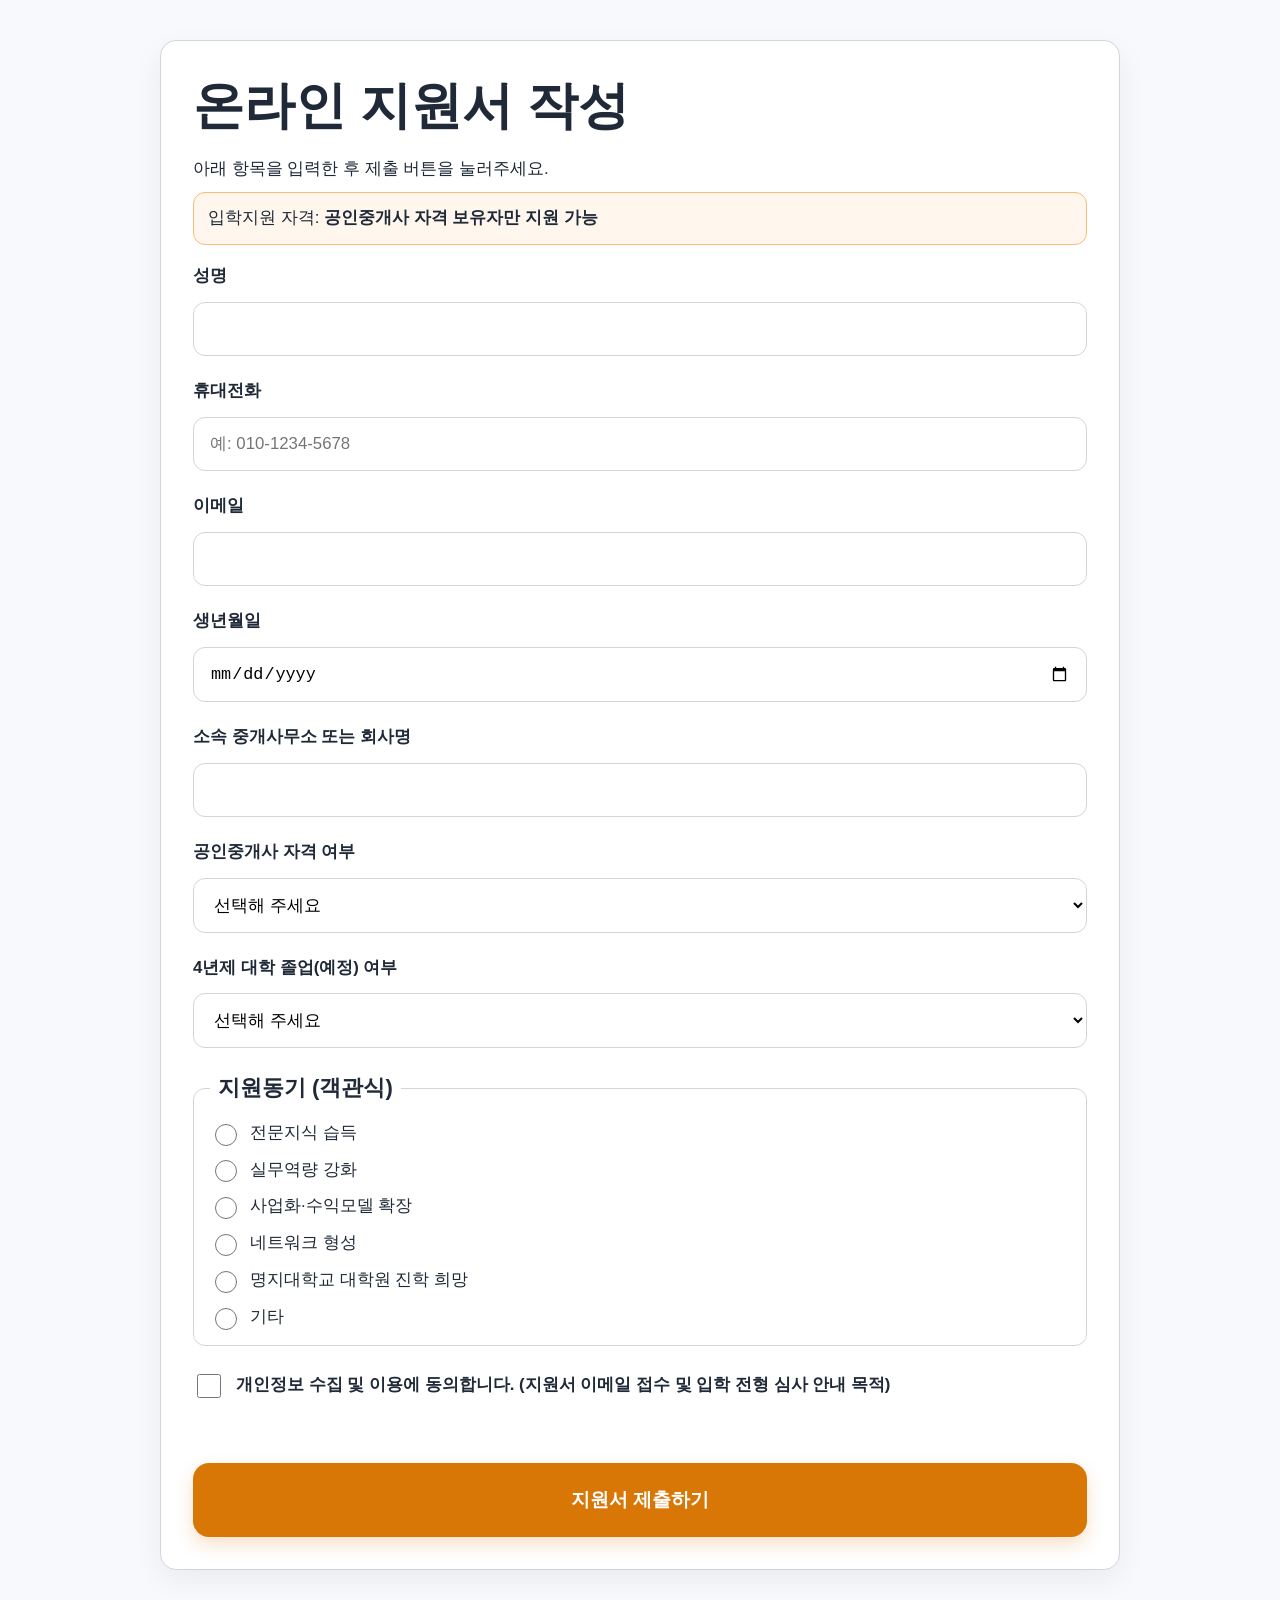
==== apply.html @ e1e8a3bd "Update form fields and motivation options for revised admission flow" ====
<!doctype html>
<html lang="ko">
  <head>
    <meta charset="UTF-8" />
    <meta name="viewport" content="width=device-width, initial-scale=1.0" />
    <title>온라인 지원서 작성</title>
    <link rel="stylesheet" href="styles.css" />
    <script src="apply.js" defer></script>
  </head>
  <body>
    <main class="container">
      <section class="card">
        <h1>온라인 지원서 작성</h1>
        <p class="help-text">아래 항목을 입력한 후 제출 버튼을 눌러주세요.</p>
        <p class="eligibility-note">
          입학지원 자격: <strong>공인중개사 자격 보유자만 지원 가능</strong>
        </p>

        <form id="applicationForm" class="application-form" novalidate>
          <div class="form-field">
            <label for="name">성명</label>
            <input id="name" name="name" type="text" required />
          </div>

          <div class="form-field">
            <label for="phone">휴대전화</label>
            <input id="phone" name="phone" type="tel" placeholder="예: 010-1234-5678" required />
          </div>

          <div class="form-field">
            <label for="email">이메일</label>
            <input id="email" name="email" type="email" required />
          </div>

          <div class="form-field">
            <label for="birth">생년월일</label>
            <input id="birth" name="birth" type="date" required />
          </div>

          <div class="form-field">
            <label for="company">소속 중개사무소 또는 회사명</label>
            <input id="company" name="company" type="text" required />
          </div>

          <div class="form-field">
            <label for="license">공인중개사 자격 여부</label>
            <select id="license" name="license" required>
              <option value="">선택해 주세요</option>
              <option value="보유">보유</option>
            </select>
          </div>

          <div class="form-field">
            <label for="educationStatus">4년제 대학 졸업(예정) 여부</label>
            <select id="educationStatus" name="educationStatus" required>
              <option value="">선택해 주세요</option>
              <option value="졸업">졸업</option>
              <option value="졸업예정">졸업예정</option>
              <option value="해당 없음">해당 없음</option>
            </select>
          </div>

          <fieldset class="radio-group">
            <legend>지원동기 (객관식)</legend>
            <label><input type="radio" name="motivation" value="전문지식 습득" required /> 전문지식 습득</label>
            <label><input type="radio" name="motivation" value="실무역량 강화" required /> 실무역량 강화</label>
            <label><input type="radio" name="motivation" value="사업화·수익모델 확장" required /> 사업화·수익모델 확장</label>
            <label><input type="radio" name="motivation" value="네트워크 형성" required /> 네트워크 형성</label>
            <label><input type="radio" name="motivation" value="명지대학교 대학원 진학 희망" required /> 명지대학교 대학원 진학 희망</label>
            <label><input type="radio" name="motivation" value="기타" required /> 기타</label>
          </fieldset>

          <div id="motivationOtherField" class="form-field hidden-field">
            <label for="motivationOther">기타 사유 입력</label>
            <input id="motivationOther" name="motivationOther" type="text" placeholder="간단히 입력해 주세요" />
          </div>

          <label class="checkbox-row" for="privacy">
            <input id="privacy" name="privacy" type="checkbox" required />
            개인정보 수집 및 이용에 동의합니다. (지원서 이메일 접수 및 입학 전형 심사 안내 목적)
          </label>

          <p id="formMessage" class="form-message" role="alert" aria-live="polite"></p>

          <button id="submitButton" class="cta-button" type="submit">지원서 제출하기</button>
        </form>
      </section>
    </main>
  </body>
</html>
---- styles.css ----
:root {
  --bg: #f7f9fc;
  --card: #ffffff;
  --text: #1f2937;
  --primary: #d97706;
  --primary-hover: #ea580c;
  --border: #d1d5db;
}

* {
  box-sizing: border-box;
}

body {
  margin: 0;
  font-family: "Apple SD Gothic Neo", "Noto Sans KR", "Malgun Gothic", sans-serif;
  color: var(--text);
  background: var(--bg);
  font-size: 22px;
  line-height: 1.6;
}

.container {
  width: min(960px, 92%);
  margin: 40px auto;
}

.card {
  background: var(--card);
  border: 1px solid var(--border);
  border-radius: 16px;
  padding: 32px;
  box-shadow: 0 10px 30px rgba(0, 0, 0, 0.06);
}

.eyebrow {
  margin: 0 0 10px;
  font-weight: 700;
  color: #92400e;
}

h1 {
  font-size: clamp(2.2rem, 5.6vw, 3.2rem);
  line-height: 1.3;
  margin: 0 0 16px;
}

h2 {
  font-size: clamp(1.2rem, 2.6vw, 1.5rem);
  margin: 0 0 8px;
}

p,
li,
label,
input,
select,
textarea,
button,
a {
  font-size: 1.05rem;
}

.benefits {
  display: grid;
  grid-template-columns: repeat(3, minmax(0, 1fr));
  gap: 16px;
  margin: 20px 0 28px;
}

.notice-box {
  background: #fff7ed;
  border: 1px solid #fdba74;
  border-radius: 14px;
  padding: 16px 18px;
  margin: 18px 0 8px;
}

.notice-box strong {
  display: block;
  margin-bottom: 6px;
  font-size: 1.08rem;
}

.notice-box p {
  margin: 0;
}

.benefit-card {
  background: #f8fafc;
  border: 1px solid #e2e8f0;
  border-radius: 14px;
  padding: 18px;
}

.benefit-card p {
  margin: 0;
}

.cta-button {
  display: inline-block;
  width: 100%;
  text-align: center;
  text-decoration: none;
  background: var(--primary);
  color: #fff;
  border: none;
  border-radius: 14px;
  padding: 24px 22px;
  font-weight: 700;
  font-size: 1.2rem;
  cursor: pointer;
  transition: background-color 0.2s ease;
  margin-top: 12px;
}

.cta-button:hover,
.cta-button:focus-visible {
  background: var(--primary-hover);
}

.cta-button:disabled {
  opacity: 0.7;
  cursor: not-allowed;
}

.application-form {
  display: grid;
  gap: 22px;
  margin-top: 18px;
}

.application-form label {
  font-weight: 600;
  margin-bottom: 6px;
}

.form-field {
  display: grid;
  gap: 6px;
}

.radio-group {
  border: 1px solid var(--border);
  border-radius: 12px;
  padding: 14px 16px;
  margin: 0;
  display: grid;
  gap: 10px;
}

.radio-group legend {
  font-weight: 600;
  padding: 0 8px;
}

.radio-group label {
  display: flex;
  align-items: center;
  gap: 10px;
  margin: 0;
  font-weight: 500;
}

.radio-group input[type='radio'] {
  width: 22px;
  height: 22px;
}

.hidden-field {
  display: none;
}

input,
select,
textarea {
  width: 100%;
  border: 1px solid var(--border);
  border-radius: 12px;
  padding: 16px;
  background: #fff;
}

textarea {
  resize: vertical;
}

.checkbox-row {
  display: flex;
  align-items: flex-start;
  gap: 12px;
  margin-top: 4px;
  font-weight: 500;
}

.checkbox-row input {
  width: 24px;
  height: 24px;
  margin-top: 2px;
}

.help-text {
  margin: 0 0 10px;
}

.eligibility-note {
  margin: 0 0 14px;
  padding: 12px 14px;
  border-radius: 12px;
  background: #fff7ed;
  border: 1px solid #fdba74;
}

.application-form .cta-button {
  border-radius: 16px;
  box-shadow: 0 8px 18px rgba(217, 119, 6, 0.22);
}

.form-message {
  margin: 0;
  color: #b91c1c;
  font-weight: 600;
}

.success-card {
  text-align: center;
}

@media (max-width: 640px) {
  body {
    font-size: 19px;
  }

  .container {
    width: 94%;
    margin: 20px auto;
  }

  .card {
    padding: 22px;
  }

  .benefits {
    grid-template-columns: 1fr;
  }
}
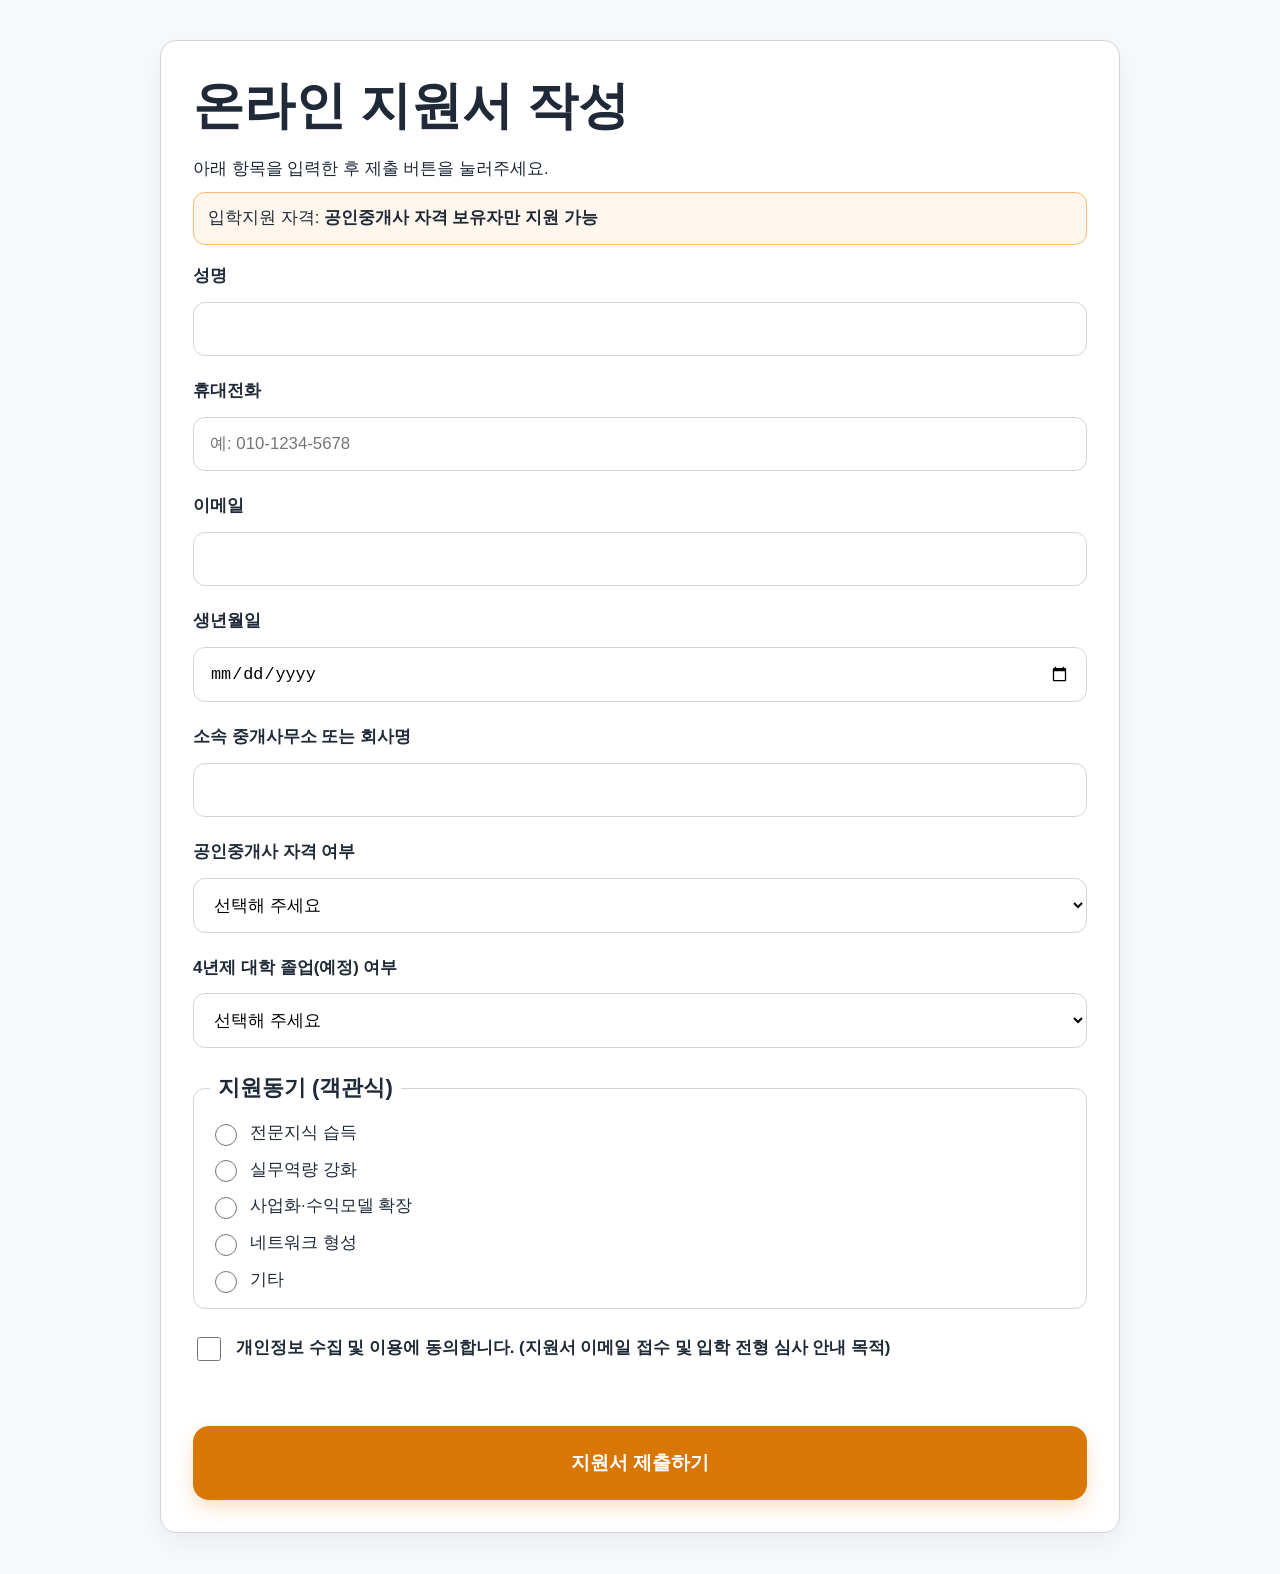
==== commit fe2eddf6: "Sync final motivation options and keep latest application flow" ====
--- a/apply.html
+++ b/apply.html
@@ -66,7 +66,6 @@
             <label><input type="radio" name="motivation" value="실무역량 강화" required /> 실무역량 강화</label>
             <label><input type="radio" name="motivation" value="사업화·수익모델 확장" required /> 사업화·수익모델 확장</label>
             <label><input type="radio" name="motivation" value="네트워크 형성" required /> 네트워크 형성</label>
-            <label><input type="radio" name="motivation" value="명지대학교 대학원 진학 희망" required /> 명지대학교 대학원 진학 희망</label>
             <label><input type="radio" name="motivation" value="기타" required /> 기타</label>
           </fieldset>
 
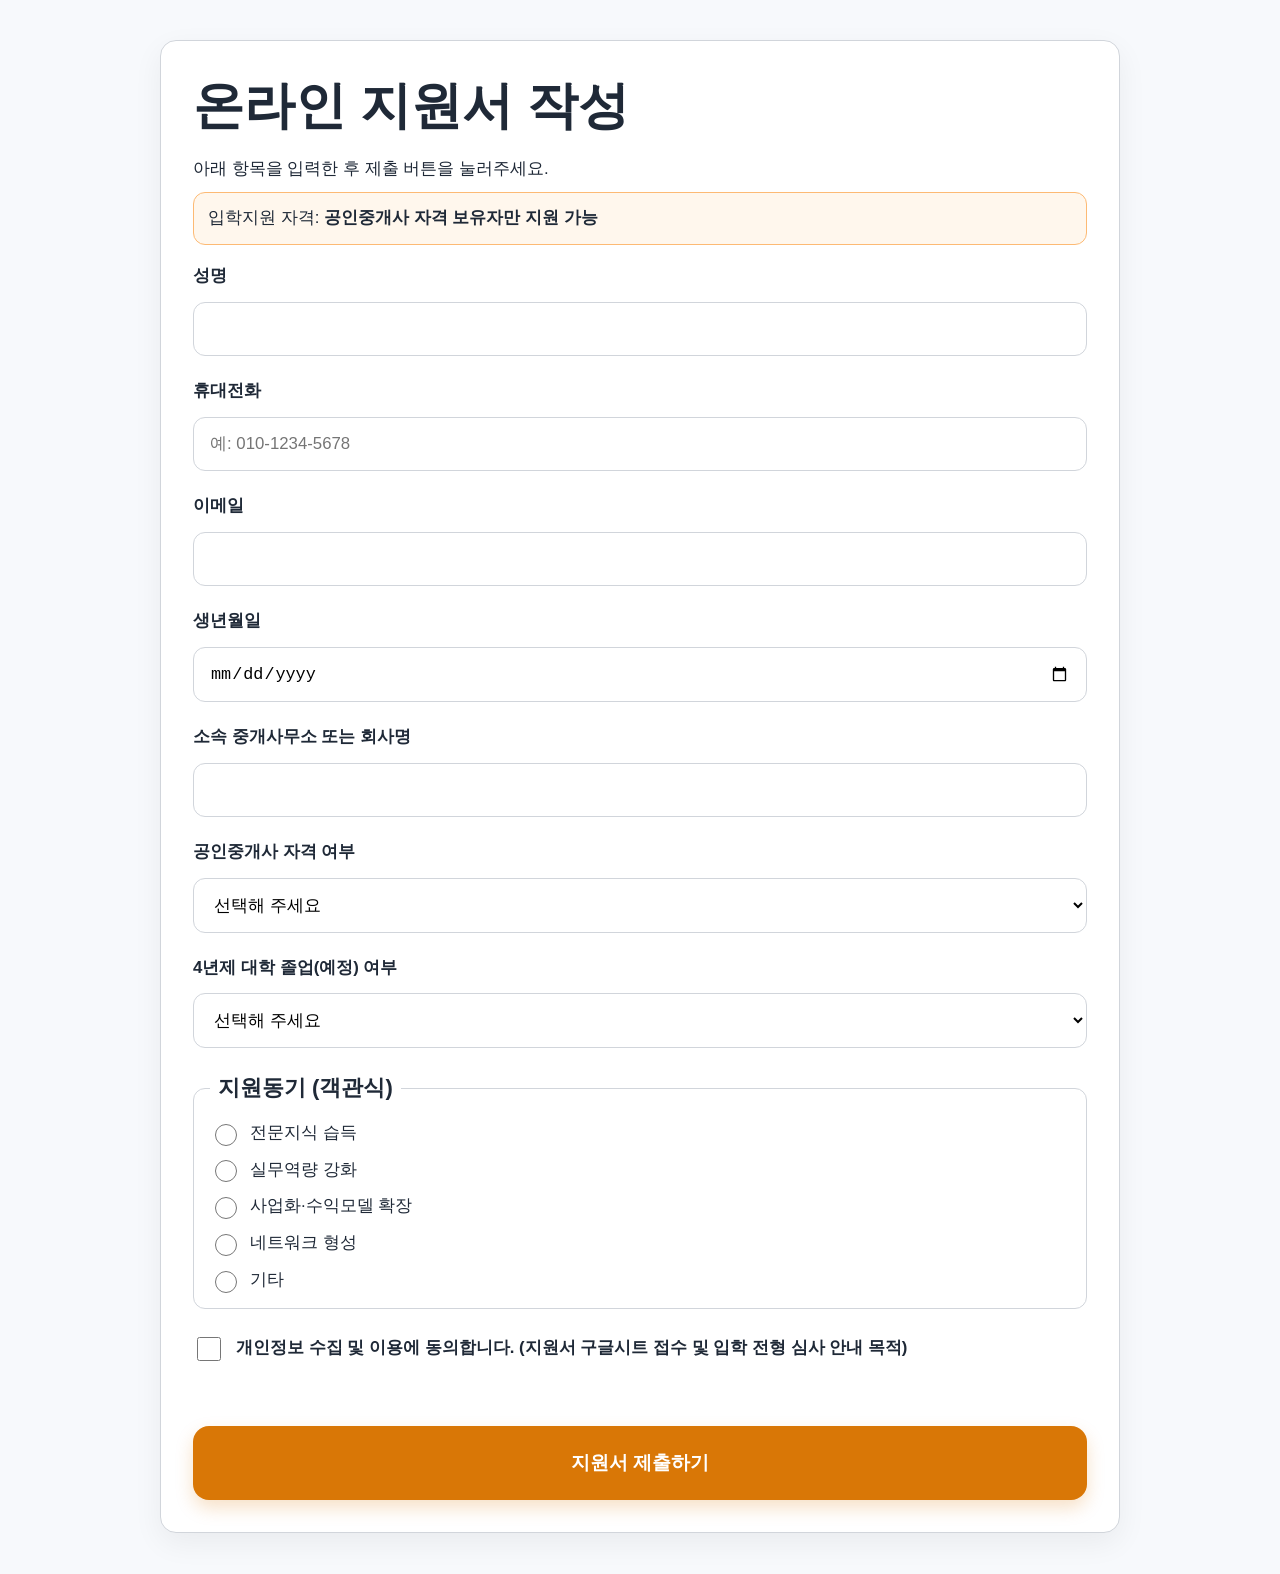
==== commit ec86f798: "Replace GAS placeholder with actual webapp URL" ====
--- a/apply.html
+++ b/apply.html
@@ -16,7 +16,12 @@
           입학지원 자격: <strong>공인중개사 자격 보유자만 지원 가능</strong>
         </p>
 
-        <form id="applicationForm" class="application-form" novalidate>
+        <form
+          id="applicationForm"
+          class="application-form"
+          action="https://script.google.com/macros/s/AKfycbzCN_Sd-408GyPCrHshyPPskemsMvzllK79299F4jmtQEv4VaJKpPmp6OTzkZf8thyaXQ/exec"
+          method="POST"
+        >
           <div class="form-field">
             <label for="name">성명</label>
             <input id="name" name="name" type="text" required />
@@ -76,7 +81,7 @@
 
           <label class="checkbox-row" for="privacy">
             <input id="privacy" name="privacy" type="checkbox" required />
-            개인정보 수집 및 이용에 동의합니다. (지원서 이메일 접수 및 입학 전형 심사 안내 목적)
+            개인정보 수집 및 이용에 동의합니다. (지원서 구글시트 접수 및 입학 전형 심사 안내 목적)
           </label>
 
           <p id="formMessage" class="form-message" role="alert" aria-live="polite"></p>
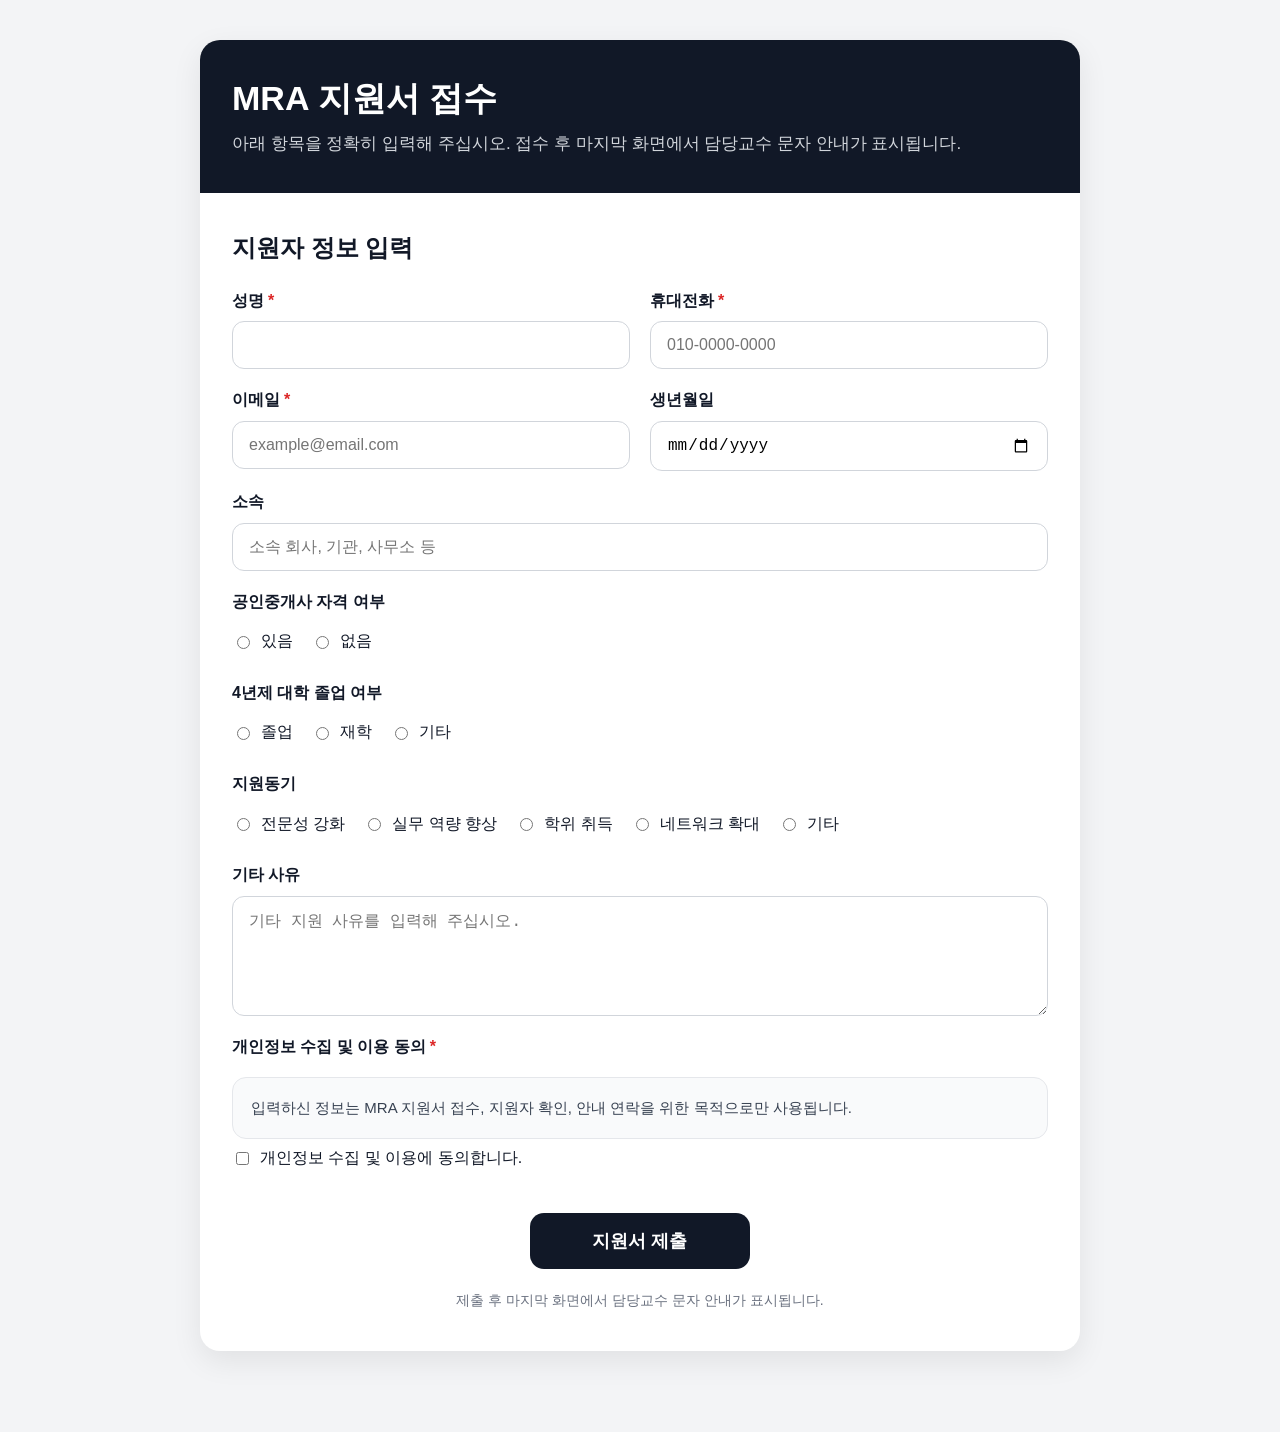
==== commit 2c3eb53b: "Replace apply.html with provided full template" ====
--- a/apply.html
+++ b/apply.html
@@ -1,94 +1,287 @@
 <!doctype html>
 <html lang="ko">
-  <head>
-    <meta charset="UTF-8" />
-    <meta name="viewport" content="width=device-width, initial-scale=1.0" />
-    <title>온라인 지원서 작성</title>
-    <link rel="stylesheet" href="styles.css" />
-    <script src="apply.js" defer></script>
-  </head>
-  <body>
-    <main class="container">
-      <section class="card">
-        <h1>온라인 지원서 작성</h1>
-        <p class="help-text">아래 항목을 입력한 후 제출 버튼을 눌러주세요.</p>
-        <p class="eligibility-note">
-          입학지원 자격: <strong>공인중개사 자격 보유자만 지원 가능</strong>
-        </p>
+<head>
+  <meta charset="UTF-8" />
+  <meta name="viewport" content="width=device-width, initial-scale=1.0" />
+  <title>MRA 지원서 접수</title>
+  <style>
+    * { box-sizing: border-box; }
+    body {
+      margin: 0;
+      font-family: "Malgun Gothic", "Apple SD Gothic Neo", Arial, sans-serif;
+      background: #f3f4f6;
+      color: #111827;
+      line-height: 1.6;
+    }
+    .wrap {
+      max-width: 920px;
+      margin: 0 auto;
+      padding: 40px 20px 80px;
+    }
+    .card {
+      background: #ffffff;
+      border-radius: 20px;
+      box-shadow: 0 10px 30px rgba(0,0,0,0.08);
+      overflow: hidden;
+    }
+    .hero {
+      background: #111827;
+      color: #ffffff;
+      padding: 36px 32px;
+    }
+    .hero h1 {
+      margin: 0 0 10px;
+      font-size: 34px;
+      font-weight: 800;
+      line-height: 1.3;
+    }
+    .hero p {
+      margin: 0;
+      font-size: 17px;
+      color: #d1d5db;
+    }
+    .body {
+      padding: 36px 32px 40px;
+    }
+    .section-title {
+      margin: 0 0 20px;
+      font-size: 24px;
+      font-weight: 800;
+      color: #111827;
+    }
+    .grid {
+      display: grid;
+      grid-template-columns: 1fr 1fr;
+      gap: 18px 20px;
+    }
+    .field {
+      display: flex;
+      flex-direction: column;
+    }
+    .field.full {
+      grid-column: 1 / -1;
+    }
+    label {
+      display: block;
+      margin-bottom: 8px;
+      font-size: 16px;
+      font-weight: 700;
+      color: #111827;
+    }
+    .required {
+      color: #dc2626;
+      margin-left: 4px;
+    }
+    input[type="text"],
+    input[type="email"],
+    input[type="tel"],
+    input[type="date"],
+    textarea {
+      width: 100%;
+      padding: 14px 16px;
+      border: 1px solid #d1d5db;
+      border-radius: 12px;
+      font-size: 16px;
+      background: #fff;
+      outline: none;
+    }
+    input:focus,
+    textarea:focus {
+      border-color: #111827;
+      box-shadow: 0 0 0 3px rgba(17, 24, 39, 0.08);
+    }
+    textarea {
+      min-height: 120px;
+      resize: vertical;
+    }
+    .radio-group,
+    .check-group {
+      display: flex;
+      flex-wrap: wrap;
+      gap: 14px 18px;
+      padding-top: 6px;
+    }
+    .radio-item,
+    .check-item {
+      display: flex;
+      align-items: center;
+      gap: 8px;
+      font-size: 16px;
+      font-weight: 500;
+    }
+    .privacy-box {
+      margin-top: 10px;
+      padding: 18px;
+      background: #f9fafb;
+      border: 1px solid #e5e7eb;
+      border-radius: 14px;
+      font-size: 15px;
+      color: #374151;
+    }
+    .submit-wrap {
+      margin-top: 34px;
+      display: flex;
+      justify-content: center;
+    }
+    button[type="submit"] {
+      appearance: none;
+      border: 0;
+      background: #111827;
+      color: #fff;
+      font-size: 18px;
+      font-weight: 800;
+      padding: 16px 34px;
+      border-radius: 14px;
+      cursor: pointer;
+      min-width: 220px;
+    }
+    button[type="submit"]:hover {
+      opacity: 0.92;
+    }
+    .notice {
+      margin-top: 20px;
+      text-align: center;
+      font-size: 14px;
+      color: #6b7280;
+    }
+
+    @media (max-width: 768px) {
+      .hero h1 { font-size: 28px; }
+      .body { padding: 28px 20px 32px; }
+      .grid { grid-template-columns: 1fr; }
+    }
+  </style>
+</head>
+<body>
+  <div class="wrap">
+    <div class="card">
+      <div class="hero">
+        <h1>MRA 지원서 접수</h1>
+        <p>아래 항목을 정확히 입력해 주십시오. 접수 후 마지막 화면에서 담당교수 문자 안내가 표시됩니다.</p>
+      </div>
+
+      <div class="body">
+        <h2 class="section-title">지원자 정보 입력</h2>
 
         <form
           id="applicationForm"
-          class="application-form"
-          action="https://script.google.com/macros/s/AKfycbzCN_Sd-408GyPCrHshyPPskemsMvzllK79299F4jmtQEv4VaJKpPmp6OTzkZf8thyaXQ/exec"
+          action="https://script.google.com/macros/s/AKfycbw5VQtUiv2mLZA4hk_S2NqkuPEOa4G6lP7GeI5IedqzI6Xojufmd_KGcS3fp35cd5Zrdw/exec"
           method="POST"
+          target="_top"
         >
-          <div class="form-field">
-            <label for="name">성명</label>
-            <input id="name" name="name" type="text" required />
+          <div class="grid">
+            <div class="field">
+              <label for="name">성명<span class="required">*</span></label>
+              <input type="text" id="name" name="name" required />
+            </div>
+
+            <div class="field">
+              <label for="phone">휴대전화<span class="required">*</span></label>
+              <input type="tel" id="phone" name="phone" placeholder="010-0000-0000" required />
+            </div>
+
+            <div class="field">
+              <label for="email">이메일<span class="required">*</span></label>
+              <input type="email" id="email" name="email" placeholder="example@email.com" required />
+            </div>
+
+            <div class="field">
+              <label for="birth">생년월일</label>
+              <input type="date" id="birth" name="birth" />
+            </div>
+
+            <div class="field full">
+              <label for="company">소속</label>
+              <input type="text" id="company" name="company" placeholder="소속 회사, 기관, 사무소 등" />
+            </div>
+
+            <div class="field full">
+              <label>공인중개사 자격 여부</label>
+              <div class="radio-group">
+                <label class="radio-item">
+                  <input type="radio" name="license" value="있음" />
+                  있음
+                </label>
+                <label class="radio-item">
+                  <input type="radio" name="license" value="없음" />
+                  없음
+                </label>
+              </div>
+            </div>
+
+            <div class="field full">
+              <label>4년제 대학 졸업 여부</label>
+              <div class="radio-group">
+                <label class="radio-item">
+                  <input type="radio" name="degree" value="졸업" />
+                  졸업
+                </label>
+                <label class="radio-item">
+                  <input type="radio" name="degree" value="재학" />
+                  재학
+                </label>
+                <label class="radio-item">
+                  <input type="radio" name="degree" value="기타" />
+                  기타
+                </label>
+              </div>
+            </div>
+
+            <div class="field full">
+              <label>지원동기</label>
+              <div class="radio-group">
+                <label class="radio-item">
+                  <input type="radio" name="motivation" value="전문성 강화" />
+                  전문성 강화
+                </label>
+                <label class="radio-item">
+                  <input type="radio" name="motivation" value="실무 역량 향상" />
+                  실무 역량 향상
+                </label>
+                <label class="radio-item">
+                  <input type="radio" name="motivation" value="학위 취득" />
+                  학위 취득
+                </label>
+                <label class="radio-item">
+                  <input type="radio" name="motivation" value="네트워크 확대" />
+                  네트워크 확대
+                </label>
+                <label class="radio-item">
+                  <input type="radio" name="motivation" value="기타" />
+                  기타
+                </label>
+              </div>
+            </div>
+
+            <div class="field full">
+              <label for="motivationOther">기타 사유</label>
+              <textarea id="motivationOther" name="motivationOther" placeholder="기타 지원 사유를 입력해 주십시오."></textarea>
+            </div>
+
+            <div class="field full">
+              <label>개인정보 수집 및 이용 동의<span class="required">*</span></label>
+              <div class="privacy-box">
+                입력하신 정보는 MRA 지원서 접수, 지원자 확인, 안내 연락을 위한 목적으로만 사용됩니다.
+              </div>
+              <div class="check-group">
+                <label class="check-item">
+                  <input type="checkbox" name="privacy" value="동의" required />
+                  개인정보 수집 및 이용에 동의합니다.
+                </label>
+              </div>
+            </div>
           </div>
 
-          <div class="form-field">
-            <label for="phone">휴대전화</label>
-            <input id="phone" name="phone" type="tel" placeholder="예: 010-1234-5678" required />
+          <div class="submit-wrap">
+            <button type="submit">지원서 제출</button>
           </div>
 
-          <div class="form-field">
-            <label for="email">이메일</label>
-            <input id="email" name="email" type="email" required />
+          <div class="notice">
+            제출 후 마지막 화면에서 담당교수 문자 안내가 표시됩니다.
           </div>
-
-          <div class="form-field">
-            <label for="birth">생년월일</label>
-            <input id="birth" name="birth" type="date" required />
-          </div>
-
-          <div class="form-field">
-            <label for="company">소속 중개사무소 또는 회사명</label>
-            <input id="company" name="company" type="text" required />
-          </div>
-
-          <div class="form-field">
-            <label for="license">공인중개사 자격 여부</label>
-            <select id="license" name="license" required>
-              <option value="">선택해 주세요</option>
-              <option value="보유">보유</option>
-            </select>
-          </div>
-
-          <div class="form-field">
-            <label for="educationStatus">4년제 대학 졸업(예정) 여부</label>
-            <select id="educationStatus" name="educationStatus" required>
-              <option value="">선택해 주세요</option>
-              <option value="졸업">졸업</option>
-              <option value="졸업예정">졸업예정</option>
-              <option value="해당 없음">해당 없음</option>
-            </select>
-          </div>
-
-          <fieldset class="radio-group">
-            <legend>지원동기 (객관식)</legend>
-            <label><input type="radio" name="motivation" value="전문지식 습득" required /> 전문지식 습득</label>
-            <label><input type="radio" name="motivation" value="실무역량 강화" required /> 실무역량 강화</label>
-            <label><input type="radio" name="motivation" value="사업화·수익모델 확장" required /> 사업화·수익모델 확장</label>
-            <label><input type="radio" name="motivation" value="네트워크 형성" required /> 네트워크 형성</label>
-            <label><input type="radio" name="motivation" value="기타" required /> 기타</label>
-          </fieldset>
-
-          <div id="motivationOtherField" class="form-field hidden-field">
-            <label for="motivationOther">기타 사유 입력</label>
-            <input id="motivationOther" name="motivationOther" type="text" placeholder="간단히 입력해 주세요" />
-          </div>
-
-          <label class="checkbox-row" for="privacy">
-            <input id="privacy" name="privacy" type="checkbox" required />
-            개인정보 수집 및 이용에 동의합니다. (지원서 구글시트 접수 및 입학 전형 심사 안내 목적)
-          </label>
-
-          <p id="formMessage" class="form-message" role="alert" aria-live="polite"></p>
-
-          <button id="submitButton" class="cta-button" type="submit">지원서 제출하기</button>
         </form>
-      </section>
-    </main>
-  </body>
+      </div>
+    </div>
+  </div>
+</body>
 </html>
